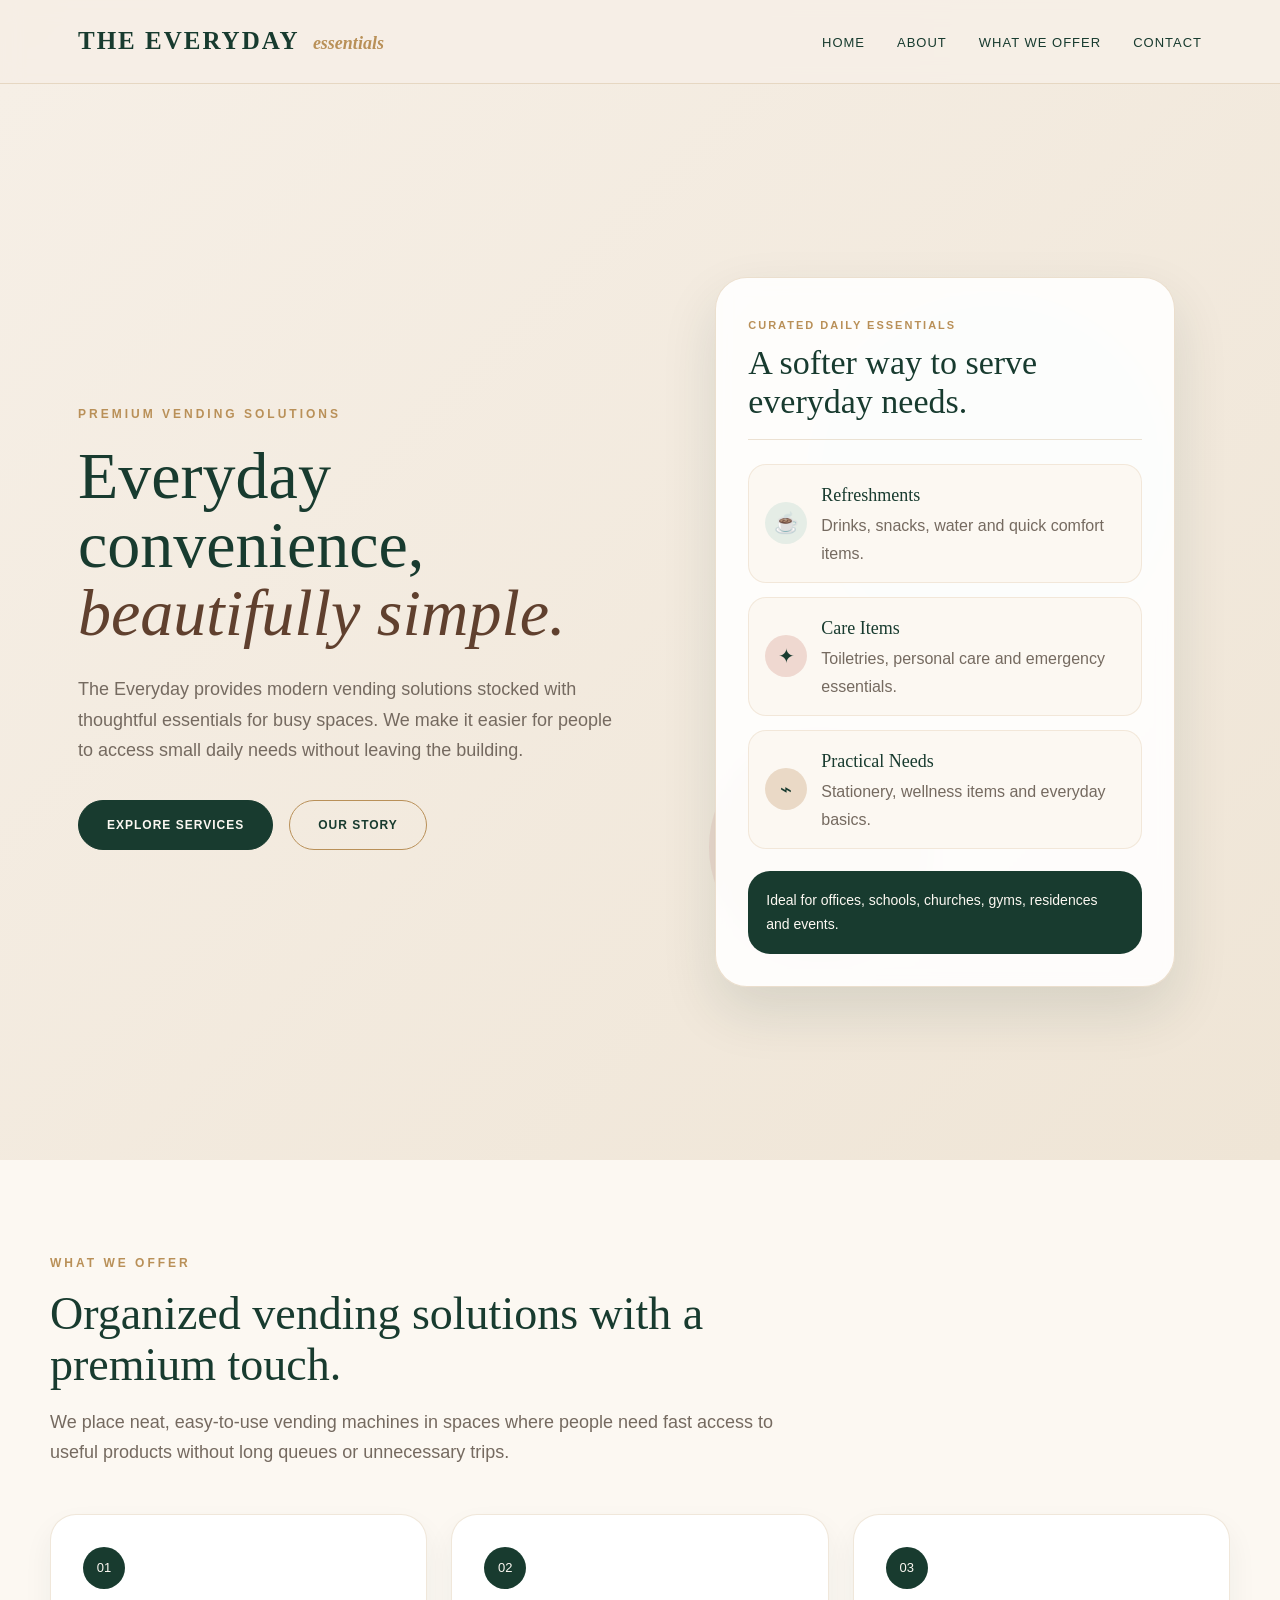
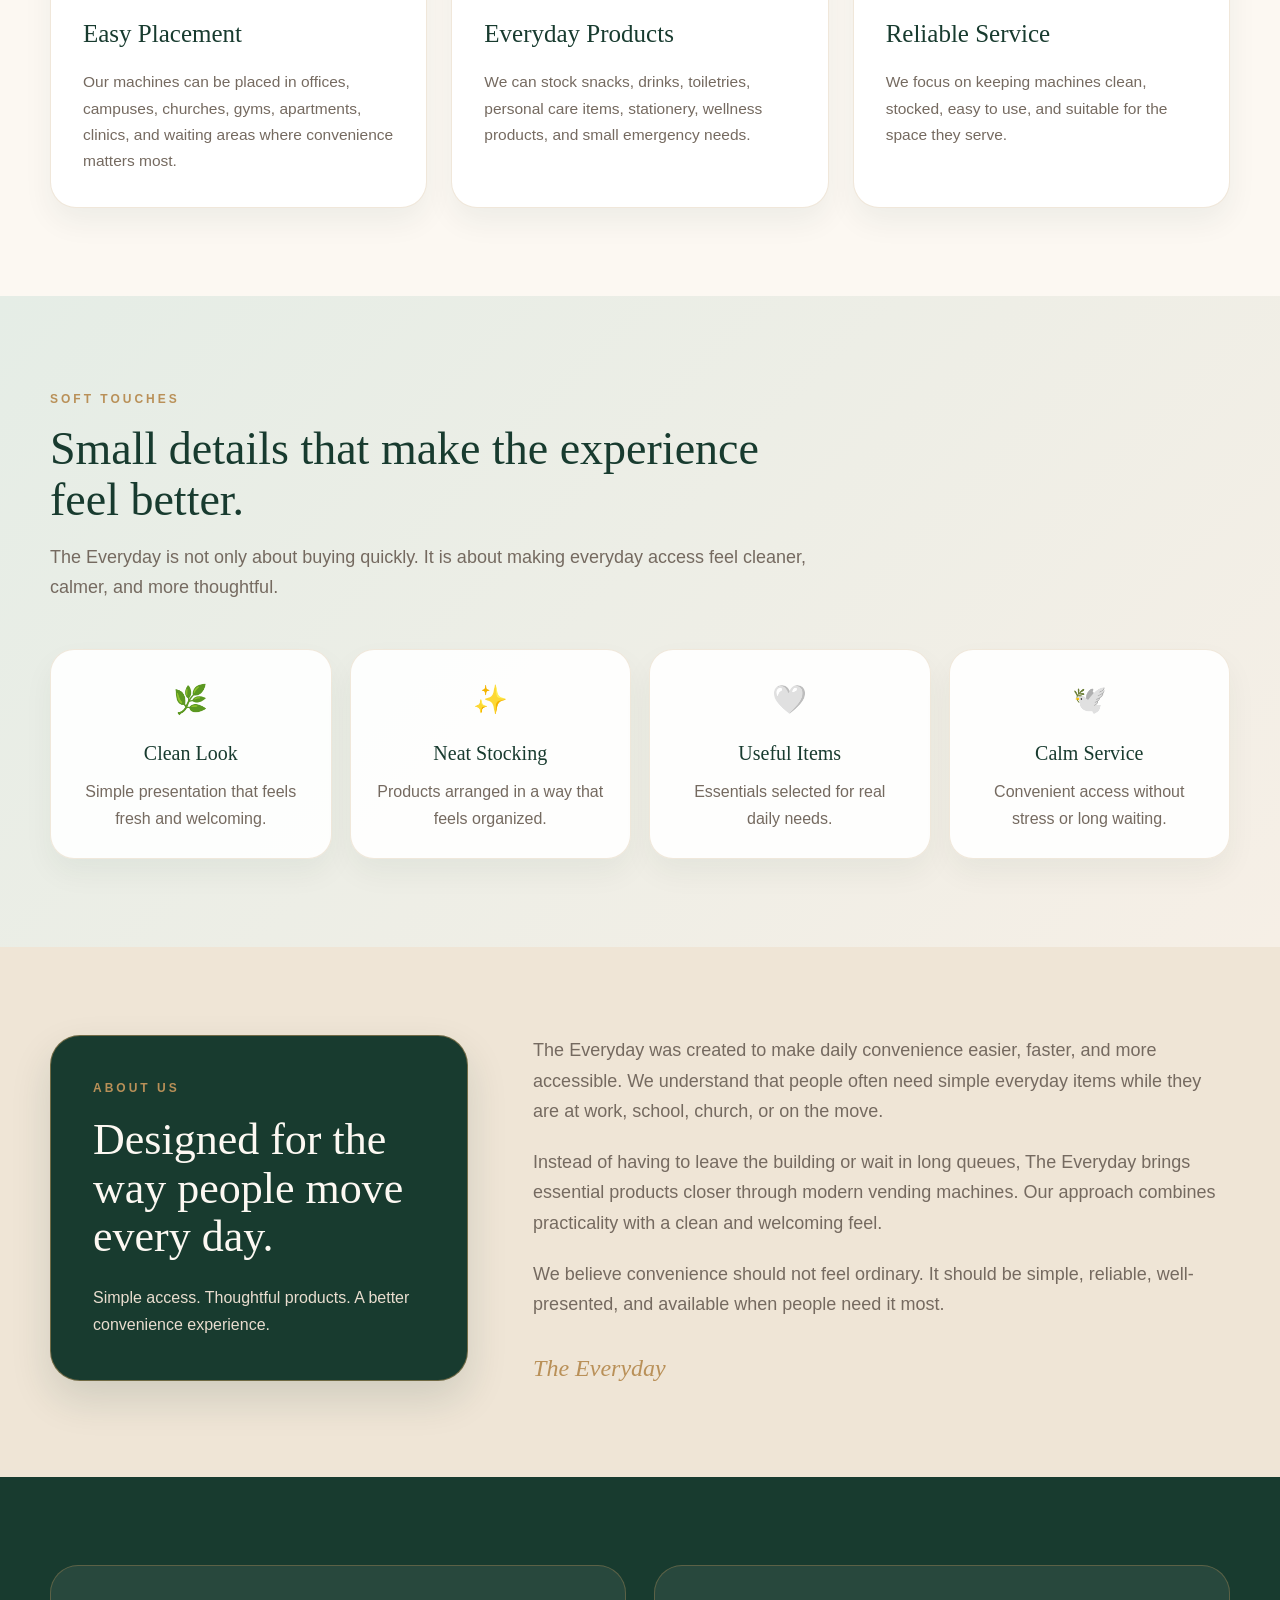
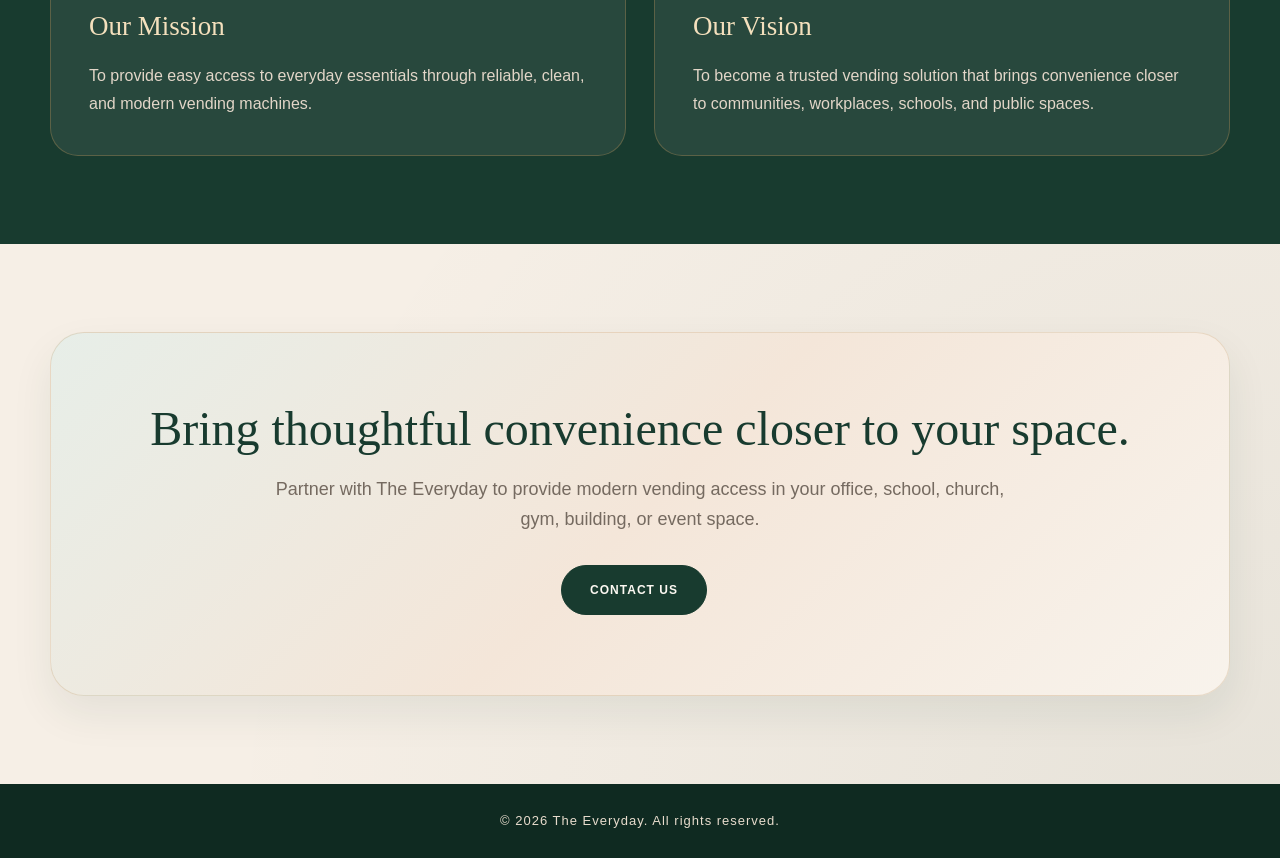
==== index.html @ 364630b1 "Add files via upload" ====
<!DOCTYPE html>
<html lang="en">
<head>
  <meta charset="UTF-8" />
  <meta name="viewport" content="width=device-width, initial-scale=1.0" />
  <title>The Everyday | Premium Vending Solutions</title>

  <style>
    * {
      margin: 0;
      padding: 0;
      box-sizing: border-box;
    }

    :root {
      --bg-main: #f6efe6;
      --bg-soft: #efe5d6;
      --bg-ivory: #fcf8f2;
      --bg-sage: #e5ede6;
      --white: #ffffff;

      --green: #183b2f;
      --green-soft: #2f5a49;
      --gold: #b99058;
      --brown: #60402e;

      --text: #22201d;
      --muted: #756a60;
    }

    html {
      scroll-behavior: smooth;
    }

    body {
      font-family: Georgia, "Times New Roman", serif;
      background:
        radial-gradient(circle at top left, rgba(185, 144, 88, 0.08), transparent 28%),
        radial-gradient(circle at bottom right, rgba(24, 59, 47, 0.07), transparent 25%),
        var(--bg-main);
      color: var(--text);
      line-height: 1.7;
    }

    header {
      background: rgba(246, 239, 230, 0.95);
      border-bottom: 1px solid rgba(185, 144, 88, 0.25);
      position: sticky;
      top: 0;
      z-index: 100;
      backdrop-filter: blur(10px);
    }

    nav {
      max-width: 1180px;
      margin: auto;
      padding: 20px 28px;
      display: flex;
      justify-content: space-between;
      align-items: center;
    }

    .logo {
      font-size: 25px;
      font-weight: bold;
      letter-spacing: 2px;
      color: var(--green);
      text-transform: uppercase;
    }

    .logo span {
      color: var(--gold);
      font-style: italic;
      text-transform: none;
      letter-spacing: 0;
      font-size: 18px;
      margin-left: 6px;
    }

    .nav-links a {
      text-decoration: none;
      color: var(--green);
      margin-left: 28px;
      font-size: 13px;
      letter-spacing: 1px;
      text-transform: uppercase;
      font-family: Arial, sans-serif;
    }

    .nav-links a:hover {
      color: var(--gold);
    }

    .hero-section {
      background: linear-gradient(135deg, var(--bg-main), var(--bg-soft));
    }

    .hero {
      max-width: 1180px;
      margin: auto;
      padding: 105px 28px 85px;
      display: grid;
      grid-template-columns: 1fr 0.95fr;
      gap: 70px;
      align-items: center;
    }

    .eyebrow {
      color: var(--gold);
      text-transform: uppercase;
      letter-spacing: 3px;
      font-size: 12px;
      font-family: Arial, sans-serif;
      font-weight: bold;
      margin-bottom: 18px;
    }

    .hero-text h1 {
      font-size: 66px;
      line-height: 1.04;
      margin-bottom: 26px;
      color: var(--green);
      font-weight: normal;
    }

    .hero-text h1 em {
      color: var(--brown);
      font-style: italic;
    }

    .hero-text p {
      font-size: 18px;
      color: var(--muted);
      margin-bottom: 34px;
      max-width: 560px;
      font-family: Arial, sans-serif;
    }

    .button {
      display: inline-block;
      background: var(--green);
      color: var(--bg-ivory);
      padding: 14px 28px;
      border-radius: 28px;
      text-decoration: none;
      font-weight: bold;
      margin-right: 12px;
      margin-bottom: 10px;
      font-family: Arial, sans-serif;
      letter-spacing: 1px;
      text-transform: uppercase;
      font-size: 12px;
      border: 1px solid var(--green);
      transition: all 0.3s ease;
    }

    .button:hover {
      background: var(--gold);
      border-color: var(--gold);
      color: white;
      transform: translateY(-2px);
    }

    .button.secondary {
      background: transparent;
      color: var(--green);
      border: 1px solid var(--gold);
    }

    .button.secondary:hover {
      background: var(--gold);
      color: white;
    }

    .hero-visual {
      position: relative;
      min-height: 500px;
      display: flex;
      align-items: center;
      justify-content: center;
    }

    .hero-visual::before {
      content: "";
      position: absolute;
      width: 360px;
      height: 360px;
      border-radius: 50%;
      background: var(--bg-sage);
      opacity: 0.9;
      top: 20px;
      right: 30px;
      z-index: 0;
    }

    .hero-visual::after {
      content: "";
      position: absolute;
      width: 220px;
      height: 220px;
      border-radius: 50%;
      background: #ead6cc;
      opacity: 0.85;
      bottom: 30px;
      left: 20px;
      z-index: 0;
    }

    .display-board {
      position: relative;
      z-index: 2;
      background: rgba(255, 255, 255, 0.88);
      border: 1px solid rgba(185, 144, 88, 0.28);
      box-shadow: 0 24px 55px rgba(24, 59, 47, 0.12);
      padding: 32px;
      width: 100%;
      max-width: 460px;
      border-radius: 32px;
      backdrop-filter: blur(8px);
    }

    .display-header {
      border-bottom: 1px solid rgba(185, 144, 88, 0.25);
      padding-bottom: 18px;
      margin-bottom: 24px;
    }

    .display-header small {
      font-family: Arial, sans-serif;
      text-transform: uppercase;
      color: var(--gold);
      letter-spacing: 2px;
      font-weight: bold;
      font-size: 11px;
    }

    .display-header h2 {
      color: var(--green);
      font-size: 34px;
      font-weight: normal;
      margin-top: 6px;
      line-height: 1.15;
    }

    .soft-touch-list {
      display: grid;
      gap: 14px;
    }

    .soft-touch-item {
      display: flex;
      align-items: center;
      gap: 14px;
      background: var(--bg-ivory);
      padding: 15px 16px;
      border-radius: 18px;
      border: 1px solid rgba(185, 144, 88, 0.16);
      font-family: Arial, sans-serif;
      color: var(--muted);
    }

    .soft-icon {
      width: 42px;
      height: 42px;
      min-width: 42px;
      border-radius: 50%;
      display: flex;
      align-items: center;
      justify-content: center;
      color: var(--green);
      font-size: 20px;
    }

    .icon-sage {
      background: var(--bg-sage);
    }

    .icon-blush {
      background: #efd8d0;
    }

    .icon-sand {
      background: #ead9c6;
    }

    .soft-touch-item strong {
      display: block;
      color: var(--green);
      font-family: Georgia, "Times New Roman", serif;
      font-size: 18px;
      font-weight: normal;
      margin-bottom: 2px;
    }

    .mini-note {
      margin-top: 22px;
      background: var(--green);
      color: var(--bg-ivory);
      padding: 18px;
      border-radius: 22px;
      font-family: Arial, sans-serif;
      font-size: 14px;
    }

    section {
      padding: 88px 28px;
    }

    .section-ivory {
      background: var(--bg-ivory);
    }

    .section-soft {
      background: var(--bg-soft);
    }

    .section-sage {
      background: linear-gradient(135deg, var(--bg-sage), var(--bg-main));
    }

    .container {
      max-width: 1180px;
      margin: auto;
    }

    .section-title {
      max-width: 760px;
      margin-bottom: 46px;
    }

    .section-title span {
      text-transform: uppercase;
      letter-spacing: 3px;
      color: var(--gold);
      font-size: 12px;
      font-weight: bold;
      font-family: Arial, sans-serif;
    }

    .section-title h2 {
      font-size: 46px;
      line-height: 1.12;
      margin-top: 12px;
      margin-bottom: 16px;
      color: var(--green);
      font-weight: normal;
    }

    .section-title p {
      color: var(--muted);
      font-size: 18px;
      font-family: Arial, sans-serif;
    }

    .cards {
      display: grid;
      grid-template-columns: repeat(3, 1fr);
      gap: 24px;
    }

    .card {
      background: var(--white);
      padding: 32px;
      border: 1px solid rgba(185, 144, 88, 0.22);
      border-radius: 26px;
      position: relative;
      min-height: 230px;
      box-shadow: 0 14px 30px rgba(24, 59, 47, 0.06);
    }

    .card-number {
      width: 42px;
      height: 42px;
      border-radius: 50%;
      background: var(--green);
      color: var(--bg-ivory);
      display: flex;
      align-items: center;
      justify-content: center;
      font-family: Arial, sans-serif;
      font-size: 13px;
      margin-bottom: 24px;
    }

    .card h3 {
      font-size: 25px;
      margin-bottom: 14px;
      color: var(--green);
      font-weight: normal;
    }

    .card p {
      color: var(--muted);
      font-family: Arial, sans-serif;
      font-size: 15.5px;
    }

    .touches-grid {
      display: grid;
      grid-template-columns: repeat(4, 1fr);
      gap: 18px;
    }

    .touch {
      background: rgba(255, 255, 255, 0.9);
      border: 1px solid rgba(185, 144, 88, 0.2);
      border-radius: 24px;
      padding: 26px;
      text-align: center;
      font-family: Arial, sans-serif;
      color: var(--muted);
      box-shadow: 0 14px 30px rgba(24, 59, 47, 0.05);
    }

    .touch span {
      display: block;
      font-size: 28px;
      margin-bottom: 12px;
    }

    .touch strong {
      display: block;
      color: var(--green);
      font-family: Georgia, "Times New Roman", serif;
      font-size: 20px;
      font-weight: normal;
      margin-bottom: 8px;
    }

    .about-grid {
      display: grid;
      grid-template-columns: 0.9fr 1.5fr;
      gap: 65px;
      align-items: start;
    }

    .about-panel {
      background: var(--green);
      color: var(--bg-ivory);
      padding: 42px;
      border-radius: 30px;
      border: 1px solid rgba(185, 144, 88, 0.55);
      box-shadow: 0 18px 40px rgba(24, 59, 47, 0.14);
    }

    .about-panel h2 {
      font-size: 44px;
      line-height: 1.1;
      font-weight: normal;
    }

    .about-panel p {
      margin-top: 22px;
      color: #e9ddcf;
      font-family: Arial, sans-serif;
    }

    .about-text p {
      font-size: 18px;
      color: var(--muted);
      margin-bottom: 20px;
      font-family: Arial, sans-serif;
    }

    .signature {
      margin-top: 28px;
      color: var(--gold);
      font-size: 24px;
      font-style: italic;
    }

    .dark-section {
      background: var(--green);
      color: var(--bg-ivory);
    }

    .dark-grid {
      display: grid;
      grid-template-columns: 1fr 1fr;
      gap: 28px;
    }

    .dark-card {
      background: rgba(255, 253, 248, 0.07);
      padding: 38px;
      border-radius: 28px;
      border: 1px solid rgba(185, 144, 88, 0.35);
    }

    .dark-card h3 {
      font-size: 27px;
      margin-bottom: 13px;
      font-weight: normal;
      color: #f4e0bd;
    }

    .dark-card p {
      color: #e2d6c8;
      font-family: Arial, sans-serif;
    }

    .contact {
      text-align: center;
      background: linear-gradient(135deg, #e7eee8, #f4e6d9, #f8f3ec);
      padding: 70px 30px;
      border-radius: 34px;
      border: 1px solid rgba(185, 144, 88, 0.24);
      box-shadow: 0 18px 40px rgba(24, 59, 47, 0.08);
    }

    .contact h2 {
      font-size: 48px;
      line-height: 1.1;
      margin-bottom: 18px;
      color: var(--green);
      font-weight: normal;
    }

    .contact p {
      color: var(--muted);
      font-size: 18px;
      margin: 0 auto 30px;
      max-width: 760px;
      font-family: Arial, sans-serif;
    }

    footer {
      background: #0f2a21;
      color: #e8dccd;
      text-align: center;
      padding: 26px;
      font-size: 13px;
      font-family: Arial, sans-serif;
      letter-spacing: 1px;
    }

    @media (max-width: 850px) {
      .hero,
      .about-grid,
      .dark-grid {
        grid-template-columns: 1fr;
      }

      .cards,
      .touches-grid {
        grid-template-columns: 1fr;
      }

      .hero {
        padding-top: 75px;
      }

      .hero-text h1 {
        font-size: 43px;
      }

      .section-title h2,
      .about-panel h2,
      .contact h2 {
        font-size: 34px;
      }

      .nav-links {
        display: none;
      }

      .logo {
        font-size: 21px;
      }

      .hero-visual {
        min-height: auto;
      }
    }
  </style>
</head>

<body>

  <header>
    <nav>
      <div class="logo">The Everyday <span>essentials</span></div>

      <div class="nav-links">
        <a href="#home">Home</a>
        <a href="#about">About</a>
        <a href="#services">What We Offer</a>
        <a href="#contact">Contact</a>
      </div>
    </nav>
  </header>

  <main>

    <!-- HOME SECTION -->
    <section class="hero-section" id="home">
      <div class="hero">

        <div class="hero-text">
          <div class="eyebrow">Premium vending solutions</div>

          <h1>Everyday convenience, <em>beautifully simple.</em></h1>

          <p>
            The Everyday provides modern vending solutions stocked with thoughtful essentials for busy spaces.
            We make it easier for people to access small daily needs without leaving the building.
          </p>

          <a href="#services" class="button">Explore Services</a>
          <a href="#about" class="button secondary">Our Story</a>
        </div>

        <div class="hero-visual">
          <div class="display-board">

            <div class="display-header">
              <small>Curated daily essentials</small>
              <h2>A softer way to serve everyday needs.</h2>
            </div>

            <div class="soft-touch-list">

              <div class="soft-touch-item">
                <div class="soft-icon icon-sage">☕</div>
                <div>
                  <strong>Refreshments</strong>
                  Drinks, snacks, water and quick comfort items.
                </div>
              </div>

              <div class="soft-touch-item">
                <div class="soft-icon icon-blush">✦</div>
                <div>
                  <strong>Care Items</strong>
                  Toiletries, personal care and emergency essentials.
                </div>
              </div>

              <div class="soft-touch-item">
                <div class="soft-icon icon-sand">⌁</div>
                <div>
                  <strong>Practical Needs</strong>
                  Stationery, wellness items and everyday basics.
                </div>
              </div>

            </div>

            <div class="mini-note">
              Ideal for offices, schools, churches, gyms, residences and events.
            </div>

          </div>
        </div>

      </div>
    </section>

    <!-- SERVICES SECTION -->
    <section class="section-ivory" id="services">
      <div class="container">

        <div class="section-title">
          <span>What We Offer</span>
          <h2>Organized vending solutions with a premium touch.</h2>
          <p>
            We place neat, easy-to-use vending machines in spaces where people need fast access
            to useful products without long queues or unnecessary trips.
          </p>
        </div>

        <div class="cards">

          <div class="card">
            <div class="card-number">01</div>
            <h3>Easy Placement</h3>
            <p>
              Our machines can be placed in offices, campuses, churches, gyms, apartments,
              clinics, and waiting areas where convenience matters most.
            </p>
          </div>

          <div class="card">
            <div class="card-number">02</div>
            <h3>Everyday Products</h3>
            <p>
              We can stock snacks, drinks, toiletries, personal care items, stationery,
              wellness products, and small emergency needs.
            </p>
          </div>

          <div class="card">
            <div class="card-number">03</div>
            <h3>Reliable Service</h3>
            <p>
              We focus on keeping machines clean, stocked, easy to use,
              and suitable for the space they serve.
            </p>
          </div>

        </div>
      </div>
    </section>

    <!-- SOFT TOUCHES SECTION -->
    <section class="section-sage">
      <div class="container">

        <div class="section-title">
          <span>Soft Touches</span>
          <h2>Small details that make the experience feel better.</h2>
          <p>
            The Everyday is not only about buying quickly. It is about making everyday access
            feel cleaner, calmer, and more thoughtful.
          </p>
        </div>

        <div class="touches-grid">

          <div class="touch">
            <span>🌿</span>
            <strong>Clean Look</strong>
            Simple presentation that feels fresh and welcoming.
          </div>

          <div class="touch">
            <span>✨</span>
            <strong>Neat Stocking</strong>
            Products arranged in a way that feels organized.
          </div>

          <div class="touch">
            <span>🤍</span>
            <strong>Useful Items</strong>
            Essentials selected for real daily needs.
          </div>

          <div class="touch">
            <span>🕊️</span>
            <strong>Calm Service</strong>
            Convenient access without stress or long waiting.
          </div>

        </div>
      </div>
    </section>

    <!-- ABOUT SECTION -->
    <section class="section-soft" id="about">
      <div class="container about-grid">

        <div class="about-panel">
          <div class="eyebrow">About Us</div>
          <h2>Designed for the way people move every day.</h2>
          <p>
            Simple access. Thoughtful products. A better convenience experience.
          </p>
        </div>

        <div class="about-text">
          <p>
            The Everyday was created to make daily convenience easier, faster, and more accessible.
            We understand that people often need simple everyday items while they are at work,
            school, church, or on the move.
          </p>

          <p>
            Instead of having to leave the building or wait in long queues, The Everyday brings
            essential products closer through modern vending machines. Our approach combines
            practicality with a clean and welcoming feel.
          </p>

          <p>
            We believe convenience should not feel ordinary. It should be simple, reliable,
            well-presented, and available when people need it most.
          </p>

          <div class="signature">The Everyday</div>
        </div>

      </div>
    </section>

    <!-- MISSION AND VISION SECTION -->
    <section class="dark-section">
      <div class="container dark-grid">

        <div class="dark-card">
          <h3>Our Mission</h3>
          <p>
            To provide easy access to everyday essentials through reliable, clean,
            and modern vending machines.
          </p>
        </div>

        <div class="dark-card">
          <h3>Our Vision</h3>
          <p>
            To become a trusted vending solution that brings convenience closer to communities,
            workplaces, schools, and public spaces.
          </p>
        </div>

      </div>
    </section>

    <!-- CONTACT SECTION -->
    <section id="contact">
      <div class="container contact">

        <h2>Bring thoughtful convenience closer to your space.</h2>

        <p>
          Partner with The Everyday to provide modern vending access in your office, school,
          church, gym, building, or event space.
        </p>

        <a href="mailto:hello@theeveryday.co.za" class="button">Contact Us</a>

      </div>
    </section>

  </main>

  <footer>
    <p>&copy; 2026 The Everyday. All rights reserved.</p>
  </footer>

</body>
</html>
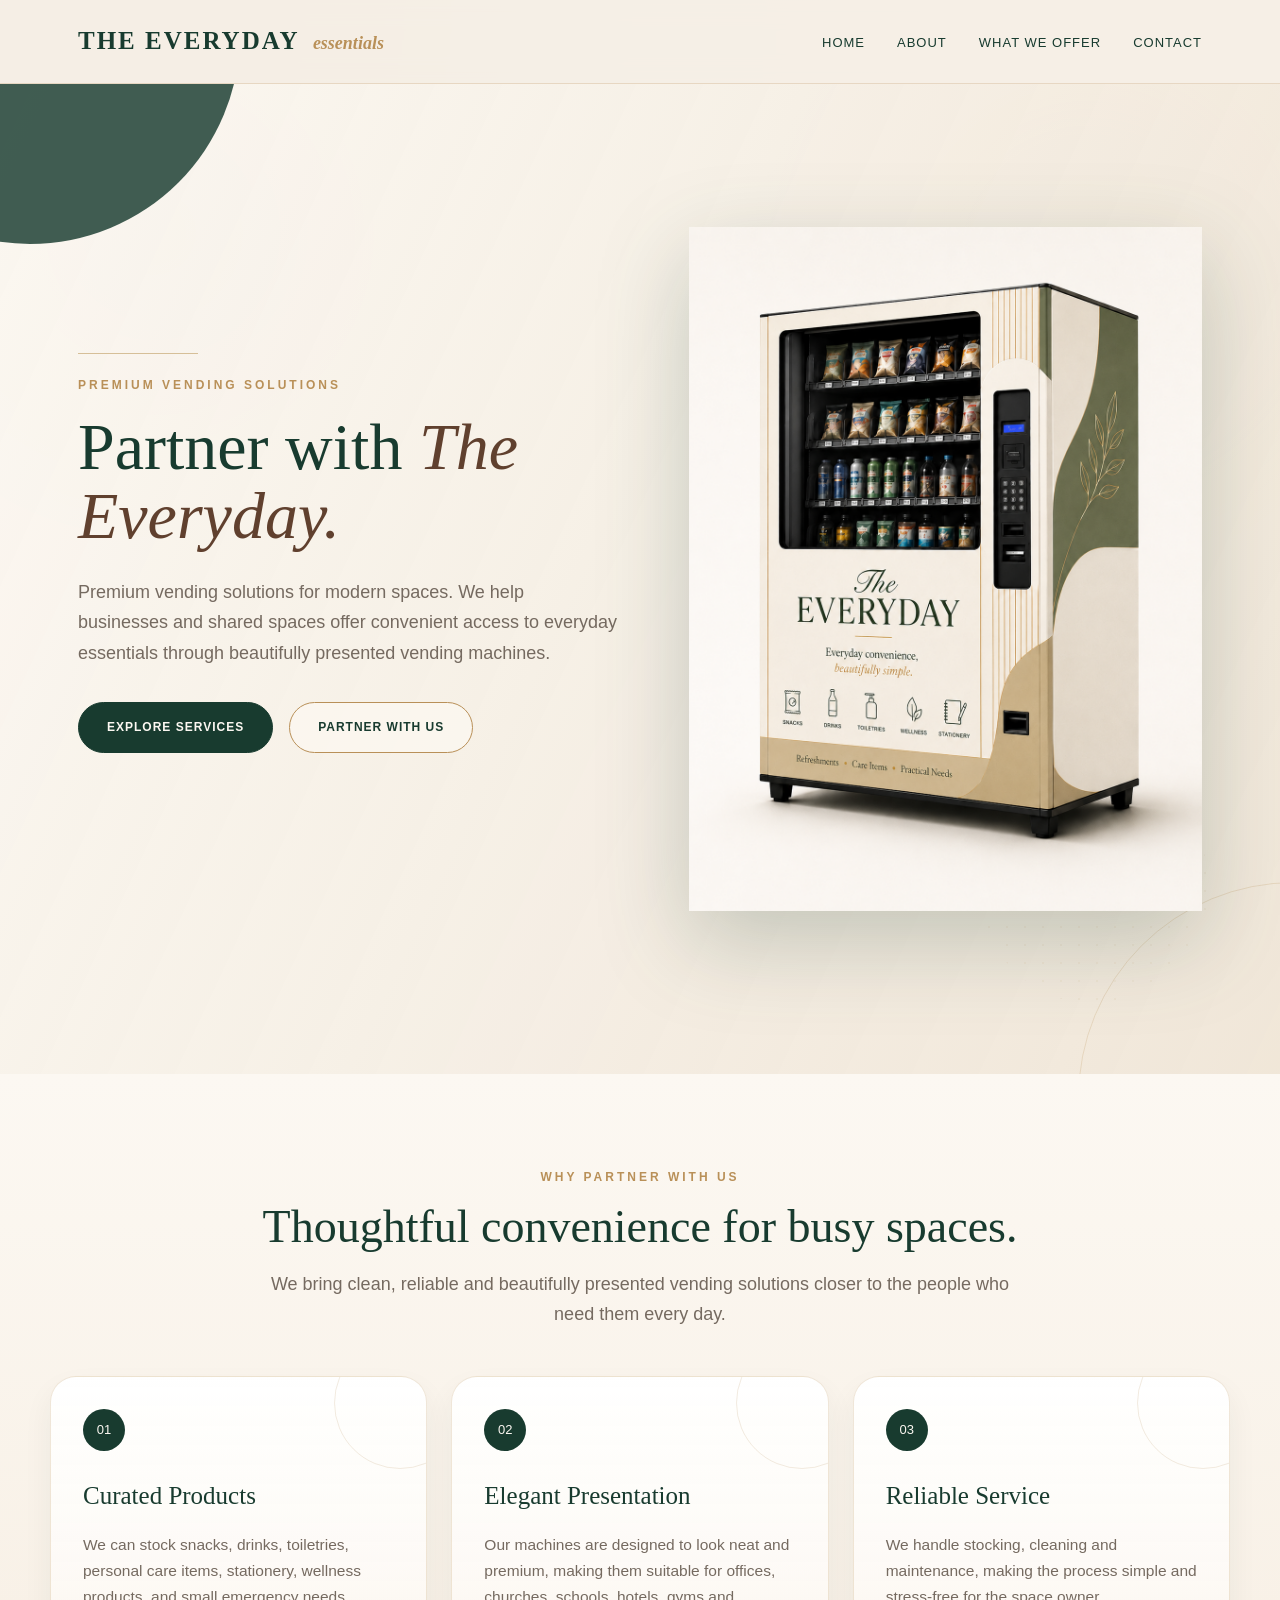
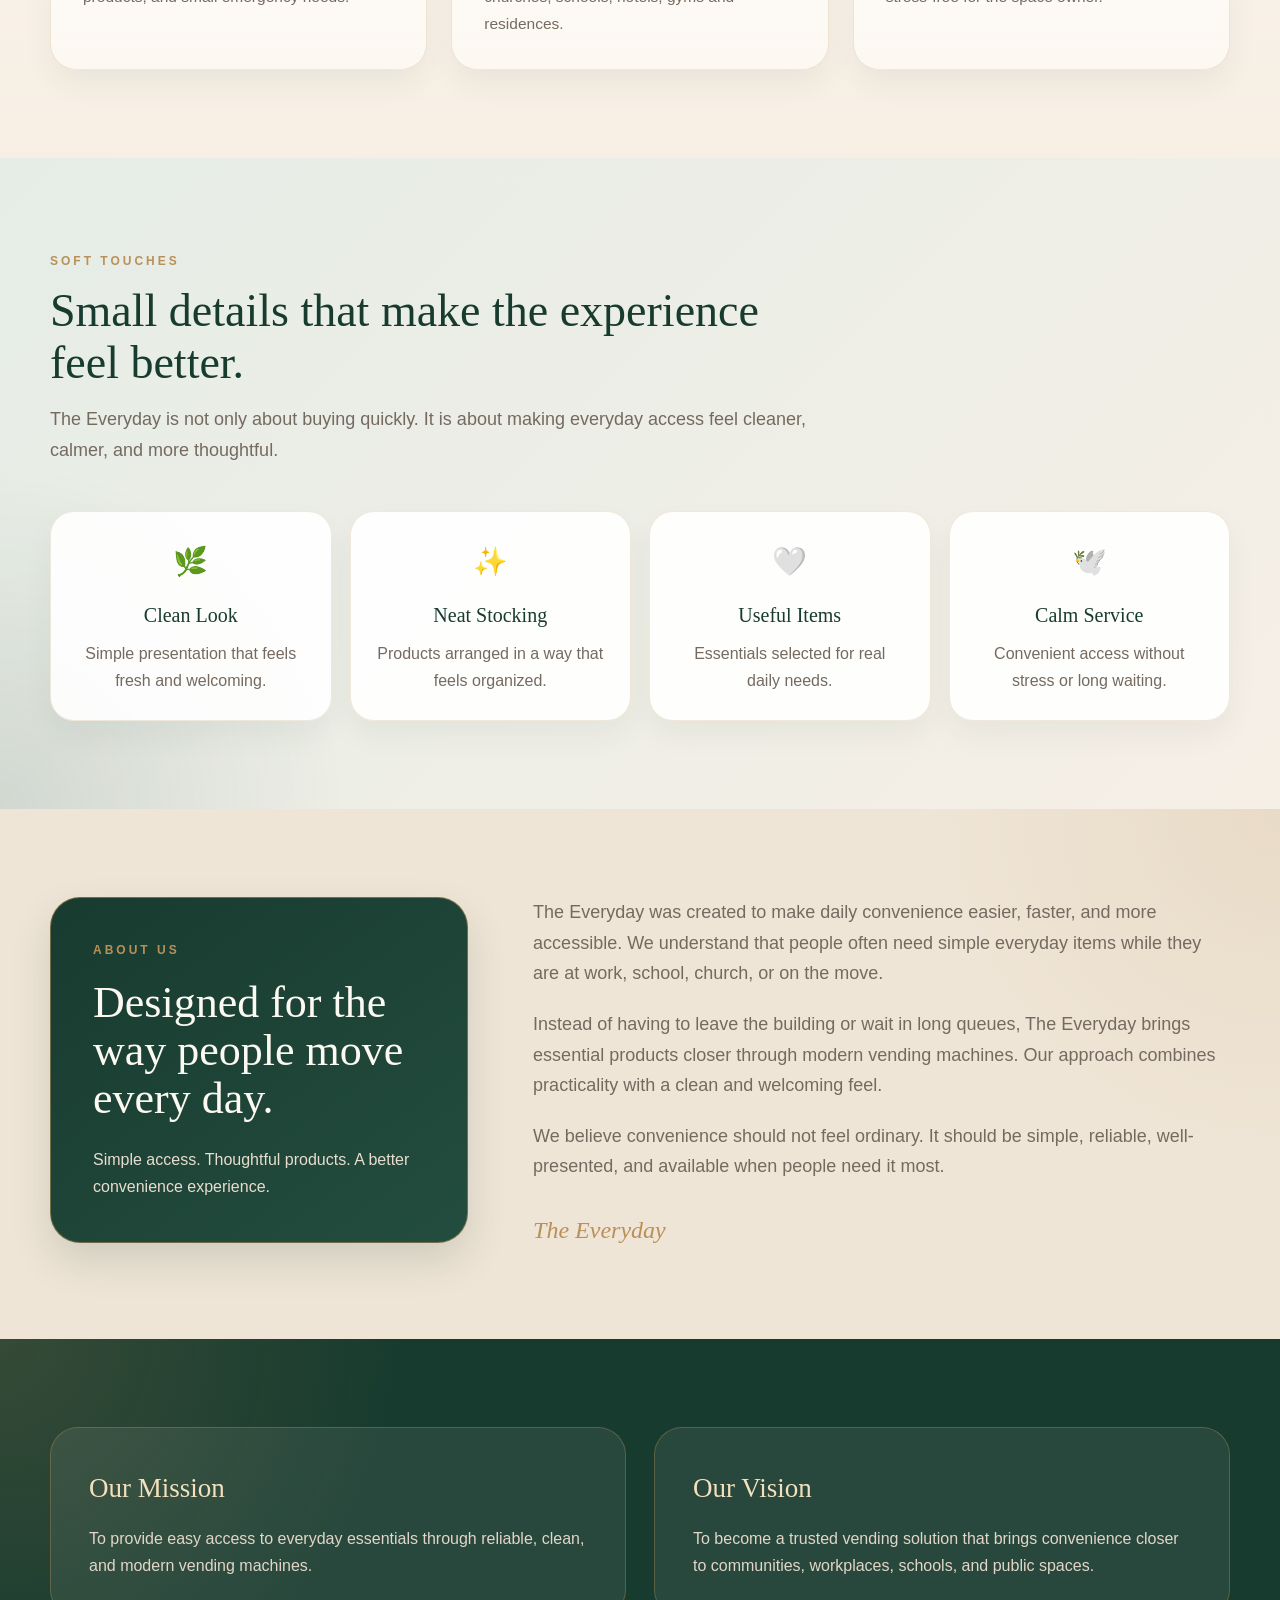
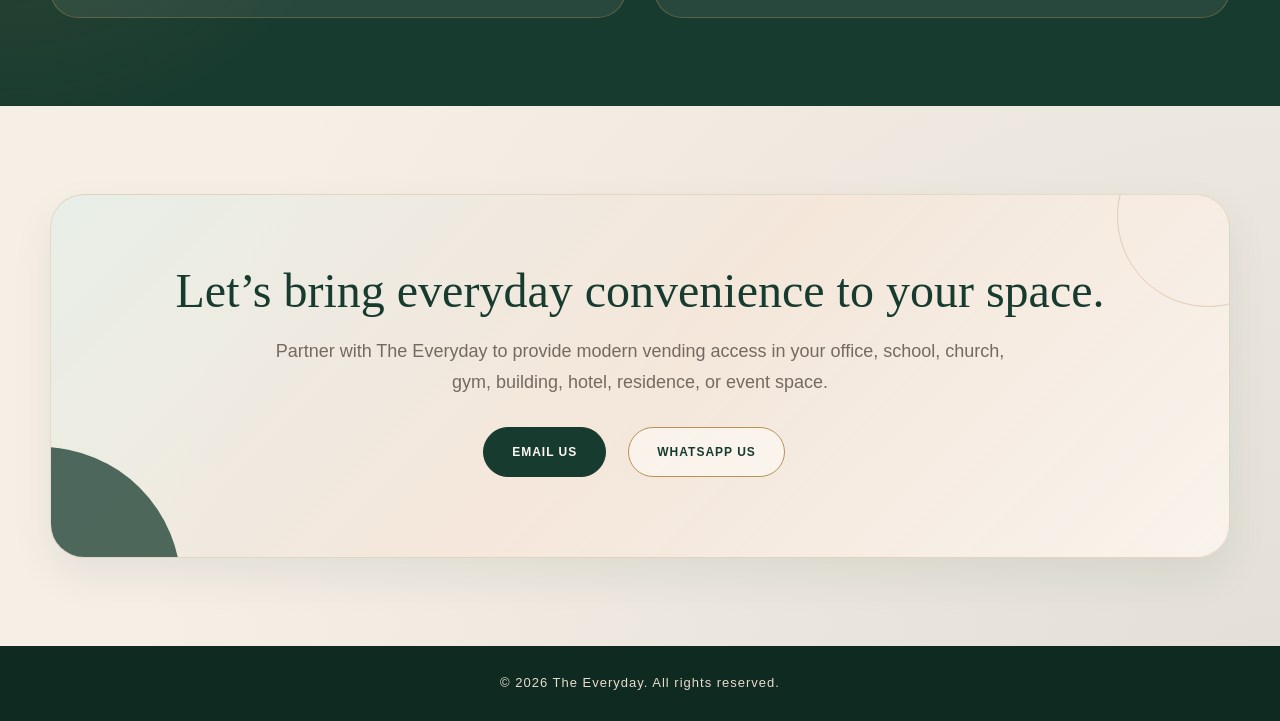
==== commit 510ab5c6: "final" ====
--- a/index.html
+++ b/index.html
@@ -5,574 +5,7 @@
   <meta name="viewport" content="width=device-width, initial-scale=1.0" />
   <title>The Everyday | Premium Vending Solutions</title>
 
-  <style>
-    * {
-      margin: 0;
-      padding: 0;
-      box-sizing: border-box;
-    }
-
-    :root {
-      --bg-main: #f6efe6;
-      --bg-soft: #efe5d6;
-      --bg-ivory: #fcf8f2;
-      --bg-sage: #e5ede6;
-      --white: #ffffff;
-
-      --green: #183b2f;
-      --green-soft: #2f5a49;
-      --gold: #b99058;
-      --brown: #60402e;
-
-      --text: #22201d;
-      --muted: #756a60;
-    }
-
-    html {
-      scroll-behavior: smooth;
-    }
-
-    body {
-      font-family: Georgia, "Times New Roman", serif;
-      background:
-        radial-gradient(circle at top left, rgba(185, 144, 88, 0.08), transparent 28%),
-        radial-gradient(circle at bottom right, rgba(24, 59, 47, 0.07), transparent 25%),
-        var(--bg-main);
-      color: var(--text);
-      line-height: 1.7;
-    }
-
-    header {
-      background: rgba(246, 239, 230, 0.95);
-      border-bottom: 1px solid rgba(185, 144, 88, 0.25);
-      position: sticky;
-      top: 0;
-      z-index: 100;
-      backdrop-filter: blur(10px);
-    }
-
-    nav {
-      max-width: 1180px;
-      margin: auto;
-      padding: 20px 28px;
-      display: flex;
-      justify-content: space-between;
-      align-items: center;
-    }
-
-    .logo {
-      font-size: 25px;
-      font-weight: bold;
-      letter-spacing: 2px;
-      color: var(--green);
-      text-transform: uppercase;
-    }
-
-    .logo span {
-      color: var(--gold);
-      font-style: italic;
-      text-transform: none;
-      letter-spacing: 0;
-      font-size: 18px;
-      margin-left: 6px;
-    }
-
-    .nav-links a {
-      text-decoration: none;
-      color: var(--green);
-      margin-left: 28px;
-      font-size: 13px;
-      letter-spacing: 1px;
-      text-transform: uppercase;
-      font-family: Arial, sans-serif;
-    }
-
-    .nav-links a:hover {
-      color: var(--gold);
-    }
-
-    .hero-section {
-      background: linear-gradient(135deg, var(--bg-main), var(--bg-soft));
-    }
-
-    .hero {
-      max-width: 1180px;
-      margin: auto;
-      padding: 105px 28px 85px;
-      display: grid;
-      grid-template-columns: 1fr 0.95fr;
-      gap: 70px;
-      align-items: center;
-    }
-
-    .eyebrow {
-      color: var(--gold);
-      text-transform: uppercase;
-      letter-spacing: 3px;
-      font-size: 12px;
-      font-family: Arial, sans-serif;
-      font-weight: bold;
-      margin-bottom: 18px;
-    }
-
-    .hero-text h1 {
-      font-size: 66px;
-      line-height: 1.04;
-      margin-bottom: 26px;
-      color: var(--green);
-      font-weight: normal;
-    }
-
-    .hero-text h1 em {
-      color: var(--brown);
-      font-style: italic;
-    }
-
-    .hero-text p {
-      font-size: 18px;
-      color: var(--muted);
-      margin-bottom: 34px;
-      max-width: 560px;
-      font-family: Arial, sans-serif;
-    }
-
-    .button {
-      display: inline-block;
-      background: var(--green);
-      color: var(--bg-ivory);
-      padding: 14px 28px;
-      border-radius: 28px;
-      text-decoration: none;
-      font-weight: bold;
-      margin-right: 12px;
-      margin-bottom: 10px;
-      font-family: Arial, sans-serif;
-      letter-spacing: 1px;
-      text-transform: uppercase;
-      font-size: 12px;
-      border: 1px solid var(--green);
-      transition: all 0.3s ease;
-    }
-
-    .button:hover {
-      background: var(--gold);
-      border-color: var(--gold);
-      color: white;
-      transform: translateY(-2px);
-    }
-
-    .button.secondary {
-      background: transparent;
-      color: var(--green);
-      border: 1px solid var(--gold);
-    }
-
-    .button.secondary:hover {
-      background: var(--gold);
-      color: white;
-    }
-
-    .hero-visual {
-      position: relative;
-      min-height: 500px;
-      display: flex;
-      align-items: center;
-      justify-content: center;
-    }
-
-    .hero-visual::before {
-      content: "";
-      position: absolute;
-      width: 360px;
-      height: 360px;
-      border-radius: 50%;
-      background: var(--bg-sage);
-      opacity: 0.9;
-      top: 20px;
-      right: 30px;
-      z-index: 0;
-    }
-
-    .hero-visual::after {
-      content: "";
-      position: absolute;
-      width: 220px;
-      height: 220px;
-      border-radius: 50%;
-      background: #ead6cc;
-      opacity: 0.85;
-      bottom: 30px;
-      left: 20px;
-      z-index: 0;
-    }
-
-    .display-board {
-      position: relative;
-      z-index: 2;
-      background: rgba(255, 255, 255, 0.88);
-      border: 1px solid rgba(185, 144, 88, 0.28);
-      box-shadow: 0 24px 55px rgba(24, 59, 47, 0.12);
-      padding: 32px;
-      width: 100%;
-      max-width: 460px;
-      border-radius: 32px;
-      backdrop-filter: blur(8px);
-    }
-
-    .display-header {
-      border-bottom: 1px solid rgba(185, 144, 88, 0.25);
-      padding-bottom: 18px;
-      margin-bottom: 24px;
-    }
-
-    .display-header small {
-      font-family: Arial, sans-serif;
-      text-transform: uppercase;
-      color: var(--gold);
-      letter-spacing: 2px;
-      font-weight: bold;
-      font-size: 11px;
-    }
-
-    .display-header h2 {
-      color: var(--green);
-      font-size: 34px;
-      font-weight: normal;
-      margin-top: 6px;
-      line-height: 1.15;
-    }
-
-    .soft-touch-list {
-      display: grid;
-      gap: 14px;
-    }
-
-    .soft-touch-item {
-      display: flex;
-      align-items: center;
-      gap: 14px;
-      background: var(--bg-ivory);
-      padding: 15px 16px;
-      border-radius: 18px;
-      border: 1px solid rgba(185, 144, 88, 0.16);
-      font-family: Arial, sans-serif;
-      color: var(--muted);
-    }
-
-    .soft-icon {
-      width: 42px;
-      height: 42px;
-      min-width: 42px;
-      border-radius: 50%;
-      display: flex;
-      align-items: center;
-      justify-content: center;
-      color: var(--green);
-      font-size: 20px;
-    }
-
-    .icon-sage {
-      background: var(--bg-sage);
-    }
-
-    .icon-blush {
-      background: #efd8d0;
-    }
-
-    .icon-sand {
-      background: #ead9c6;
-    }
-
-    .soft-touch-item strong {
-      display: block;
-      color: var(--green);
-      font-family: Georgia, "Times New Roman", serif;
-      font-size: 18px;
-      font-weight: normal;
-      margin-bottom: 2px;
-    }
-
-    .mini-note {
-      margin-top: 22px;
-      background: var(--green);
-      color: var(--bg-ivory);
-      padding: 18px;
-      border-radius: 22px;
-      font-family: Arial, sans-serif;
-      font-size: 14px;
-    }
-
-    section {
-      padding: 88px 28px;
-    }
-
-    .section-ivory {
-      background: var(--bg-ivory);
-    }
-
-    .section-soft {
-      background: var(--bg-soft);
-    }
-
-    .section-sage {
-      background: linear-gradient(135deg, var(--bg-sage), var(--bg-main));
-    }
-
-    .container {
-      max-width: 1180px;
-      margin: auto;
-    }
-
-    .section-title {
-      max-width: 760px;
-      margin-bottom: 46px;
-    }
-
-    .section-title span {
-      text-transform: uppercase;
-      letter-spacing: 3px;
-      color: var(--gold);
-      font-size: 12px;
-      font-weight: bold;
-      font-family: Arial, sans-serif;
-    }
-
-    .section-title h2 {
-      font-size: 46px;
-      line-height: 1.12;
-      margin-top: 12px;
-      margin-bottom: 16px;
-      color: var(--green);
-      font-weight: normal;
-    }
-
-    .section-title p {
-      color: var(--muted);
-      font-size: 18px;
-      font-family: Arial, sans-serif;
-    }
-
-    .cards {
-      display: grid;
-      grid-template-columns: repeat(3, 1fr);
-      gap: 24px;
-    }
-
-    .card {
-      background: var(--white);
-      padding: 32px;
-      border: 1px solid rgba(185, 144, 88, 0.22);
-      border-radius: 26px;
-      position: relative;
-      min-height: 230px;
-      box-shadow: 0 14px 30px rgba(24, 59, 47, 0.06);
-    }
-
-    .card-number {
-      width: 42px;
-      height: 42px;
-      border-radius: 50%;
-      background: var(--green);
-      color: var(--bg-ivory);
-      display: flex;
-      align-items: center;
-      justify-content: center;
-      font-family: Arial, sans-serif;
-      font-size: 13px;
-      margin-bottom: 24px;
-    }
-
-    .card h3 {
-      font-size: 25px;
-      margin-bottom: 14px;
-      color: var(--green);
-      font-weight: normal;
-    }
-
-    .card p {
-      color: var(--muted);
-      font-family: Arial, sans-serif;
-      font-size: 15.5px;
-    }
-
-    .touches-grid {
-      display: grid;
-      grid-template-columns: repeat(4, 1fr);
-      gap: 18px;
-    }
-
-    .touch {
-      background: rgba(255, 255, 255, 0.9);
-      border: 1px solid rgba(185, 144, 88, 0.2);
-      border-radius: 24px;
-      padding: 26px;
-      text-align: center;
-      font-family: Arial, sans-serif;
-      color: var(--muted);
-      box-shadow: 0 14px 30px rgba(24, 59, 47, 0.05);
-    }
-
-    .touch span {
-      display: block;
-      font-size: 28px;
-      margin-bottom: 12px;
-    }
-
-    .touch strong {
-      display: block;
-      color: var(--green);
-      font-family: Georgia, "Times New Roman", serif;
-      font-size: 20px;
-      font-weight: normal;
-      margin-bottom: 8px;
-    }
-
-    .about-grid {
-      display: grid;
-      grid-template-columns: 0.9fr 1.5fr;
-      gap: 65px;
-      align-items: start;
-    }
-
-    .about-panel {
-      background: var(--green);
-      color: var(--bg-ivory);
-      padding: 42px;
-      border-radius: 30px;
-      border: 1px solid rgba(185, 144, 88, 0.55);
-      box-shadow: 0 18px 40px rgba(24, 59, 47, 0.14);
-    }
-
-    .about-panel h2 {
-      font-size: 44px;
-      line-height: 1.1;
-      font-weight: normal;
-    }
-
-    .about-panel p {
-      margin-top: 22px;
-      color: #e9ddcf;
-      font-family: Arial, sans-serif;
-    }
-
-    .about-text p {
-      font-size: 18px;
-      color: var(--muted);
-      margin-bottom: 20px;
-      font-family: Arial, sans-serif;
-    }
-
-    .signature {
-      margin-top: 28px;
-      color: var(--gold);
-      font-size: 24px;
-      font-style: italic;
-    }
-
-    .dark-section {
-      background: var(--green);
-      color: var(--bg-ivory);
-    }
-
-    .dark-grid {
-      display: grid;
-      grid-template-columns: 1fr 1fr;
-      gap: 28px;
-    }
-
-    .dark-card {
-      background: rgba(255, 253, 248, 0.07);
-      padding: 38px;
-      border-radius: 28px;
-      border: 1px solid rgba(185, 144, 88, 0.35);
-    }
-
-    .dark-card h3 {
-      font-size: 27px;
-      margin-bottom: 13px;
-      font-weight: normal;
-      color: #f4e0bd;
-    }
-
-    .dark-card p {
-      color: #e2d6c8;
-      font-family: Arial, sans-serif;
-    }
-
-    .contact {
-      text-align: center;
-      background: linear-gradient(135deg, #e7eee8, #f4e6d9, #f8f3ec);
-      padding: 70px 30px;
-      border-radius: 34px;
-      border: 1px solid rgba(185, 144, 88, 0.24);
-      box-shadow: 0 18px 40px rgba(24, 59, 47, 0.08);
-    }
-
-    .contact h2 {
-      font-size: 48px;
-      line-height: 1.1;
-      margin-bottom: 18px;
-      color: var(--green);
-      font-weight: normal;
-    }
-
-    .contact p {
-      color: var(--muted);
-      font-size: 18px;
-      margin: 0 auto 30px;
-      max-width: 760px;
-      font-family: Arial, sans-serif;
-    }
-
-    footer {
-      background: #0f2a21;
-      color: #e8dccd;
-      text-align: center;
-      padding: 26px;
-      font-size: 13px;
-      font-family: Arial, sans-serif;
-      letter-spacing: 1px;
-    }
-
-    @media (max-width: 850px) {
-      .hero,
-      .about-grid,
-      .dark-grid {
-        grid-template-columns: 1fr;
-      }
-
-      .cards,
-      .touches-grid {
-        grid-template-columns: 1fr;
-      }
-
-      .hero {
-        padding-top: 75px;
-      }
-
-      .hero-text h1 {
-        font-size: 43px;
-      }
-
-      .section-title h2,
-      .about-panel h2,
-      .contact h2 {
-        font-size: 34px;
-      }
-
-      .nav-links {
-        display: none;
-      }
-
-      .logo {
-        font-size: 21px;
-      }
-
-      .hero-visual {
-        min-height: auto;
-      }
-    }
-  </style>
+  <link rel="stylesheet" href="style.css" />
 </head>
 
 <body>
@@ -594,63 +27,30 @@
 
     <!-- HOME SECTION -->
     <section class="hero-section" id="home">
+      <div class="decor decor-two"></div>
+
       <div class="hero">
 
         <div class="hero-text">
           <div class="eyebrow">Premium vending solutions</div>
 
-          <h1>Everyday convenience, <em>beautifully simple.</em></h1>
-
-          <p>
-            The Everyday provides modern vending solutions stocked with thoughtful essentials for busy spaces.
-            We make it easier for people to access small daily needs without leaving the building.
+          <h1>Partner with <em>The Everyday.</em></h1>
+
+          <p>
+            Premium vending solutions for modern spaces. We help businesses and shared spaces
+            offer convenient access to everyday essentials through beautifully presented vending machines.
           </p>
 
           <a href="#services" class="button">Explore Services</a>
-          <a href="#about" class="button secondary">Our Story</a>
+          <a href="#contact" class="button secondary">Partner With Us</a>
         </div>
 
         <div class="hero-visual">
-          <div class="display-board">
-
-            <div class="display-header">
-              <small>Curated daily essentials</small>
-              <h2>A softer way to serve everyday needs.</h2>
-            </div>
-
-            <div class="soft-touch-list">
-
-              <div class="soft-touch-item">
-                <div class="soft-icon icon-sage">☕</div>
-                <div>
-                  <strong>Refreshments</strong>
-                  Drinks, snacks, water and quick comfort items.
-                </div>
-              </div>
-
-              <div class="soft-touch-item">
-                <div class="soft-icon icon-blush">✦</div>
-                <div>
-                  <strong>Care Items</strong>
-                  Toiletries, personal care and emergency essentials.
-                </div>
-              </div>
-
-              <div class="soft-touch-item">
-                <div class="soft-icon icon-sand">⌁</div>
-                <div>
-                  <strong>Practical Needs</strong>
-                  Stationery, wellness items and everyday basics.
-                </div>
-              </div>
-
-            </div>
-
-            <div class="mini-note">
-              Ideal for offices, schools, churches, gyms, residences and events.
-            </div>
-
-          </div>
+          <img 
+            src="images/vending_machine_extracted.png" 
+            alt="The Everyday vending machine" 
+            class="vending-machine-img"
+          />
         </div>
 
       </div>
@@ -660,12 +60,12 @@
     <section class="section-ivory" id="services">
       <div class="container">
 
-        <div class="section-title">
-          <span>What We Offer</span>
-          <h2>Organized vending solutions with a premium touch.</h2>
-          <p>
-            We place neat, easy-to-use vending machines in spaces where people need fast access
-            to useful products without long queues or unnecessary trips.
+        <div class="section-title center-title">
+          <span>Why Partner With Us</span>
+          <h2>Thoughtful convenience for busy spaces.</h2>
+          <p>
+            We bring clean, reliable and beautifully presented vending solutions closer to the people
+            who need them every day.
           </p>
         </div>
 
@@ -673,16 +73,7 @@
 
           <div class="card">
             <div class="card-number">01</div>
-            <h3>Easy Placement</h3>
-            <p>
-              Our machines can be placed in offices, campuses, churches, gyms, apartments,
-              clinics, and waiting areas where convenience matters most.
-            </p>
-          </div>
-
-          <div class="card">
-            <div class="card-number">02</div>
-            <h3>Everyday Products</h3>
+            <h3>Curated Products</h3>
             <p>
               We can stock snacks, drinks, toiletries, personal care items, stationery,
               wellness products, and small emergency needs.
@@ -690,11 +81,20 @@
           </div>
 
           <div class="card">
+            <div class="card-number">02</div>
+            <h3>Elegant Presentation</h3>
+            <p>
+              Our machines are designed to look neat and premium, making them suitable for offices,
+              churches, schools, hotels, gyms and residences.
+            </p>
+          </div>
+
+          <div class="card">
             <div class="card-number">03</div>
             <h3>Reliable Service</h3>
             <p>
-              We focus on keeping machines clean, stocked, easy to use,
-              and suitable for the space they serve.
+              We handle stocking, cleaning and maintenance, making the process simple and stress-free
+              for the space owner.
             </p>
           </div>
 
@@ -808,14 +208,17 @@
     <section id="contact">
       <div class="container contact">
 
-        <h2>Bring thoughtful convenience closer to your space.</h2>
+        <h2>Let’s bring everyday convenience to your space.</h2>
 
         <p>
           Partner with The Everyday to provide modern vending access in your office, school,
-          church, gym, building, or event space.
+          church, gym, building, hotel, residence, or event space.
         </p>
 
-        <a href="mailto:hello@theeveryday.co.za" class="button">Contact Us</a>
+        <div class="contact-buttons">
+          <a href="mailto:admin@theeverydayessentials.com" class="button">Email Us</a>
+          <a href="https://wa.me/27774660368" class="button secondary">WhatsApp Us</a>
+        </div>
 
       </div>
     </section>
--- a/style.css
+++ b/style.css
@@ -0,0 +1,648 @@
+* {
+  margin: 0;
+  padding: 0;
+  box-sizing: border-box;
+}
+
+:root {
+  --bg-main: #f6efe6;
+  --bg-soft: #efe5d6;
+  --bg-ivory: #fcf8f2;
+  --bg-sage: #e5ede6;
+  --white: #ffffff;
+
+  --green: #183b2f;
+  --green-soft: #2f5a49;
+  --gold: #b99058;
+  --gold-soft: #d6bf98;
+  --brown: #60402e;
+
+  --text: #22201d;
+  --muted: #756a60;
+}
+
+html {
+  scroll-behavior: smooth;
+}
+
+body {
+  font-family: Georgia, "Times New Roman", serif;
+  background:
+    radial-gradient(circle at top left, rgba(185, 144, 88, 0.12), transparent 28%),
+    radial-gradient(circle at bottom right, rgba(24, 59, 47, 0.09), transparent 28%),
+    var(--bg-main);
+  color: var(--text);
+  line-height: 1.7;
+  overflow-x: hidden;
+}
+
+header {
+  background: rgba(246, 239, 230, 0.92);
+  border-bottom: 1px solid rgba(185, 144, 88, 0.25);
+  position: sticky;
+  top: 0;
+  z-index: 100;
+  backdrop-filter: blur(12px);
+}
+
+nav {
+  max-width: 1180px;
+  margin: auto;
+  padding: 20px 28px;
+  display: flex;
+  justify-content: space-between;
+  align-items: center;
+}
+
+.logo {
+  font-size: 25px;
+  font-weight: bold;
+  letter-spacing: 2px;
+  color: var(--green);
+  text-transform: uppercase;
+}
+
+.logo span {
+  color: var(--gold);
+  font-style: italic;
+  text-transform: none;
+  letter-spacing: 0;
+  font-size: 18px;
+  margin-left: 6px;
+}
+
+.nav-links a {
+  text-decoration: none;
+  color: var(--green);
+  margin-left: 28px;
+  font-size: 13px;
+  letter-spacing: 1px;
+  text-transform: uppercase;
+  font-family: Arial, sans-serif;
+}
+
+.nav-links a:hover {
+  color: var(--gold);
+}
+
+.hero-section {
+  position: relative;
+  overflow: hidden;
+  background:
+    linear-gradient(115deg, rgba(252, 248, 242, 0.96), rgba(239, 229, 214, 0.86)),
+    radial-gradient(circle at 12% 15%, rgba(24, 59, 47, 0.13), transparent 22%),
+    radial-gradient(circle at 85% 18%, rgba(185, 144, 88, 0.16), transparent 25%),
+    var(--bg-main);
+}
+
+.hero-section::before {
+  content: "";
+  position: absolute;
+  width: 420px;
+  height: 420px;
+  background: var(--green);
+  border-radius: 50%;
+  top: -260px;
+  left: -180px;
+  opacity: 0.82;
+  z-index: 0;
+}
+
+.hero-section::after {
+  content: "";
+  position: absolute;
+  width: 430px;
+  height: 430px;
+  border: 1px solid rgba(185, 144, 88, 0.22);
+  border-radius: 50%;
+  right: -230px;
+  bottom: -240px;
+  z-index: 0;
+}
+
+.decor {
+  position: absolute;
+  pointer-events: none;
+  z-index: 0;
+}
+
+.decor-two {
+  width: 230px;
+  height: 230px;
+  right: 70px;
+  bottom: 70px;
+  opacity: 0.18;
+  border-radius: 50%;
+  background:
+    radial-gradient(circle, rgba(185, 144, 88, 0.4) 1px, transparent 1px);
+  background-size: 18px 18px;
+}
+
+.hero {
+  position: relative;
+  z-index: 2;
+  max-width: 1180px;
+  margin: auto;
+  padding: 55px 28px 75px;
+  display: grid;
+  grid-template-columns: 1fr 0.95fr;
+  gap: 70px;
+  align-items: center;
+}
+
+.eyebrow {
+  color: var(--gold);
+  text-transform: uppercase;
+  letter-spacing: 3px;
+  font-size: 12px;
+  font-family: Arial, sans-serif;
+  font-weight: bold;
+  margin-bottom: 18px;
+}
+
+.hero-text {
+  position: relative;
+}
+
+.hero-text::before {
+  content: "";
+  position: absolute;
+  width: 120px;
+  height: 1px;
+  background: var(--gold-soft);
+  top: -22px;
+  left: 0;
+}
+
+.hero-text h1 {
+  font-size: 66px;
+  line-height: 1.04;
+  margin-bottom: 26px;
+  color: var(--green);
+  font-weight: normal;
+}
+
+.hero-text h1 em {
+  color: var(--brown);
+  font-style: italic;
+}
+
+.hero-text p {
+  font-size: 18px;
+  color: var(--muted);
+  margin-bottom: 34px;
+  max-width: 560px;
+  font-family: Arial, sans-serif;
+}
+
+.button {
+  display: inline-block;
+  background: var(--green);
+  color: var(--bg-ivory);
+  padding: 14px 28px;
+  border-radius: 28px;
+  text-decoration: none;
+  font-weight: bold;
+  margin-right: 12px;
+  margin-bottom: 10px;
+  font-family: Arial, sans-serif;
+  letter-spacing: 1px;
+  text-transform: uppercase;
+  font-size: 12px;
+  border: 1px solid var(--green);
+  transition: all 0.3s ease;
+}
+
+.button:hover {
+  background: var(--gold);
+  border-color: var(--gold);
+  color: white;
+  transform: translateY(-2px);
+}
+
+.button.secondary {
+  background: rgba(252, 248, 242, 0.72);
+  color: var(--green);
+  border: 1px solid var(--gold);
+}
+
+.button.secondary:hover {
+  background: var(--gold);
+  color: white;
+}
+
+.hero-visual {
+  position: relative;
+  min-height: 430px;
+  display: flex;
+  align-items: center;
+  justify-content: center;
+}
+
+.hero-visual::before {
+  content: "";
+  position: absolute;
+  width: 390px;
+  height: 390px;
+  border-radius: 50%;
+  background: linear-gradient(135deg, var(--bg-sage), #f4e6d9);
+  opacity: 0.95;
+  top: 15px;
+  right: 30px;
+  z-index: 0;
+  box-shadow: inset 0 0 0 1px rgba(185, 144, 88, 0.22);
+}
+
+.hero-visual::after {
+  content: "";
+  position: absolute;
+  width: 230px;
+  height: 230px;
+  border-radius: 50%;
+  background: #ead6cc;
+  opacity: 0.88;
+  bottom: 15px;
+  left: 8px;
+  z-index: 0;
+}
+
+.vending-machine-img {
+  position: relative;
+  z-index: 2;
+  width: 100%;
+  max-width: 520px;
+  display: block;
+  filter: drop-shadow(0 30px 45px rgba(24, 59, 47, 0.22));
+}
+
+section {
+  padding: 88px 28px;
+  position: relative;
+}
+
+.section-ivory {
+  background:
+    linear-gradient(180deg, var(--bg-ivory), #f7efe4);
+}
+
+.section-soft {
+  background:
+    radial-gradient(circle at top right, rgba(185, 144, 88, 0.12), transparent 25%),
+    var(--bg-soft);
+}
+
+.section-sage {
+  background:
+    radial-gradient(circle at bottom left, rgba(24, 59, 47, 0.12), transparent 24%),
+    linear-gradient(135deg, var(--bg-sage), var(--bg-main));
+}
+
+.container {
+  max-width: 1180px;
+  margin: auto;
+}
+
+.section-title {
+  max-width: 760px;
+  margin-bottom: 46px;
+}
+
+.center-title {
+  text-align: center;
+  margin-left: auto;
+  margin-right: auto;
+}
+
+.section-title span {
+  text-transform: uppercase;
+  letter-spacing: 3px;
+  color: var(--gold);
+  font-size: 12px;
+  font-weight: bold;
+  font-family: Arial, sans-serif;
+}
+
+.section-title h2 {
+  font-size: 46px;
+  line-height: 1.12;
+  margin-top: 12px;
+  margin-bottom: 16px;
+  color: var(--green);
+  font-weight: normal;
+}
+
+.section-title p {
+  color: var(--muted);
+  font-size: 18px;
+  font-family: Arial, sans-serif;
+}
+
+.cards {
+  display: grid;
+  grid-template-columns: repeat(3, 1fr);
+  gap: 24px;
+}
+
+.card {
+  background:
+    linear-gradient(180deg, rgba(255, 255, 255, 0.96), rgba(252, 248, 242, 0.9));
+  padding: 32px;
+  border: 1px solid rgba(185, 144, 88, 0.22);
+  border-radius: 26px;
+  position: relative;
+  min-height: 230px;
+  box-shadow: 0 14px 30px rgba(24, 59, 47, 0.06);
+  overflow: hidden;
+}
+
+.card::after {
+  content: "";
+  position: absolute;
+  right: -40px;
+  top: -40px;
+  width: 130px;
+  height: 130px;
+  border-radius: 50%;
+  border: 1px solid rgba(185, 144, 88, 0.18);
+}
+
+.card-number {
+  width: 42px;
+  height: 42px;
+  border-radius: 50%;
+  background: var(--green);
+  color: var(--bg-ivory);
+  display: flex;
+  align-items: center;
+  justify-content: center;
+  font-family: Arial, sans-serif;
+  font-size: 13px;
+  margin-bottom: 24px;
+}
+
+.card h3 {
+  font-size: 25px;
+  margin-bottom: 14px;
+  color: var(--green);
+  font-weight: normal;
+}
+
+.card p {
+  color: var(--muted);
+  font-family: Arial, sans-serif;
+  font-size: 15.5px;
+}
+
+.touches-grid {
+  display: grid;
+  grid-template-columns: repeat(4, 1fr);
+  gap: 18px;
+}
+
+.touch {
+  background: rgba(255, 255, 255, 0.9);
+  border: 1px solid rgba(185, 144, 88, 0.2);
+  border-radius: 24px;
+  padding: 26px;
+  text-align: center;
+  font-family: Arial, sans-serif;
+  color: var(--muted);
+  box-shadow: 0 14px 30px rgba(24, 59, 47, 0.05);
+}
+
+.touch span {
+  display: block;
+  font-size: 28px;
+  margin-bottom: 12px;
+}
+
+.touch strong {
+  display: block;
+  color: var(--green);
+  font-family: Georgia, "Times New Roman", serif;
+  font-size: 20px;
+  font-weight: normal;
+  margin-bottom: 8px;
+}
+
+.about-grid {
+  display: grid;
+  grid-template-columns: 0.9fr 1.5fr;
+  gap: 65px;
+  align-items: start;
+}
+
+.about-panel {
+  background:
+    linear-gradient(145deg, var(--green), #234d3f);
+  color: var(--bg-ivory);
+  padding: 42px;
+  border-radius: 30px;
+  border: 1px solid rgba(185, 144, 88, 0.55);
+  box-shadow: 0 18px 40px rgba(24, 59, 47, 0.14);
+}
+
+.about-panel h2 {
+  font-size: 44px;
+  line-height: 1.1;
+  font-weight: normal;
+}
+
+.about-panel p {
+  margin-top: 22px;
+  color: #e9ddcf;
+  font-family: Arial, sans-serif;
+}
+
+.about-text p {
+  font-size: 18px;
+  color: var(--muted);
+  margin-bottom: 20px;
+  font-family: Arial, sans-serif;
+}
+
+.signature {
+  margin-top: 28px;
+  color: var(--gold);
+  font-size: 24px;
+  font-style: italic;
+}
+
+.dark-section {
+  background:
+    radial-gradient(circle at top left, rgba(185, 144, 88, 0.18), transparent 30%),
+    var(--green);
+  color: var(--bg-ivory);
+}
+
+.dark-grid {
+  display: grid;
+  grid-template-columns: 1fr 1fr;
+  gap: 28px;
+}
+
+.dark-card {
+  background: rgba(255, 253, 248, 0.07);
+  padding: 38px;
+  border-radius: 28px;
+  border: 1px solid rgba(185, 144, 88, 0.35);
+}
+
+.dark-card h3 {
+  font-size: 27px;
+  margin-bottom: 13px;
+  font-weight: normal;
+  color: #f4e0bd;
+}
+
+.dark-card p {
+  color: #e2d6c8;
+  font-family: Arial, sans-serif;
+}
+
+.contact {
+  text-align: center;
+  background:
+    linear-gradient(135deg, rgba(231, 238, 232, 0.95), rgba(244, 230, 217, 0.94), rgba(248, 243, 236, 0.98));
+  padding: 70px 30px;
+  border-radius: 34px;
+  border: 1px solid rgba(185, 144, 88, 0.24);
+  box-shadow: 0 18px 40px rgba(24, 59, 47, 0.08);
+  position: relative;
+  overflow: hidden;
+}
+
+.contact::before {
+  content: "";
+  position: absolute;
+  width: 280px;
+  height: 280px;
+  background: var(--green);
+  border-radius: 50%;
+  left: -150px;
+  bottom: -170px;
+  opacity: 0.75;
+}
+
+.contact::after {
+  content: "";
+  position: absolute;
+  width: 180px;
+  height: 180px;
+  border: 1px solid rgba(185, 144, 88, 0.35);
+  border-radius: 50%;
+  right: -70px;
+  top: -70px;
+}
+
+.contact h2,
+.contact p,
+.contact-buttons {
+  position: relative;
+  z-index: 2;
+}
+
+.contact h2 {
+  font-size: 48px;
+  line-height: 1.1;
+  margin-bottom: 18px;
+  color: var(--green);
+  font-weight: normal;
+}
+
+.contact p {
+  color: var(--muted);
+  font-size: 18px;
+  margin: 0 auto 30px;
+  max-width: 760px;
+  font-family: Arial, sans-serif;
+}
+
+.contact-buttons {
+  display: flex;
+  justify-content: center;
+  flex-wrap: wrap;
+  gap: 10px;
+}
+
+footer {
+  background: #0f2a21;
+  color: #e8dccd;
+  text-align: center;
+  padding: 26px;
+  font-size: 13px;
+  font-family: Arial, sans-serif;
+  letter-spacing: 1px;
+}
+
+@media (max-width: 850px) {
+  .hero,
+  .about-grid,
+  .dark-grid {
+    grid-template-columns: 1fr;
+  }
+
+  .cards,
+  .touches-grid {
+    grid-template-columns: 1fr;
+  }
+
+  .hero {
+    padding: 45px 28px 65px;
+    gap: 35px;
+  }
+
+  .hero-text h1 {
+    font-size: 43px;
+  }
+
+  .section-title h2,
+  .about-panel h2,
+  .contact h2 {
+    font-size: 34px;
+  }
+
+  .nav-links {
+    display: none;
+  }
+
+  .logo {
+    font-size: 21px;
+  }
+
+  .hero-visual {
+    min-height: auto;
+  }
+
+  .hero-visual::before {
+    width: 280px;
+    height: 280px;
+    right: 20px;
+    top: 20px;
+  }
+
+  .hero-visual::after {
+    width: 170px;
+    height: 170px;
+    left: 5px;
+  }
+
+  .vending-machine-img {
+    max-width: 360px;
+  }
+
+  .decor-two {
+    opacity: 0.14;
+  }
+
+  .contact-buttons {
+    flex-direction: column;
+    align-items: center;
+  }
+
+  .contact-buttons .button {
+    width: 100%;
+    max-width: 310px;
+    margin-right: 0;
+  }
+}
